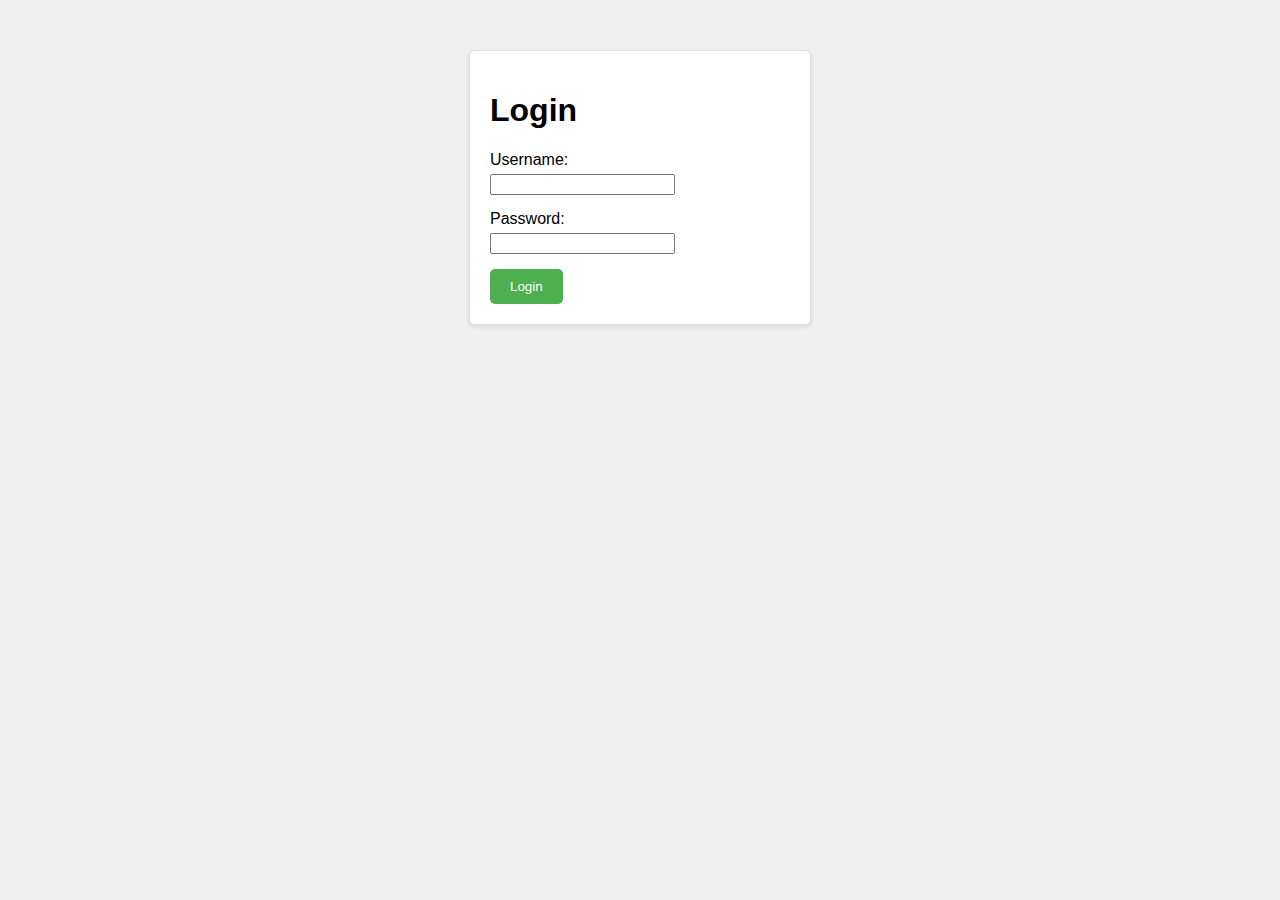
==== index.html @ 75e43b76 "index.html" ====
<!DOCTYPE html>
<html lang="en">
<head>
    <meta charset="UTF-8">
    <meta name="viewport" content="width=device-width, initial-scale=1.0">
    <title>Login Page</title>
    <link rel="stylesheet" href="first.css">
</head>
<body>
    <div class="container">
        <h1>Login</h1>
        <form id="login-form">
            <div class="form-group">
                <label for="username">Username:</label>
                <input type="text" id="username" name="username" required>
                <span id="username-error"></span>
            </div>
            <div class="form-group">
                <label for="password">Password:</label>
                <input type="password" id="password" name="password" required>
                <span id="password-error"></span>
            </div>
            <button type="submit">Login</button>
        </form>
    </div>
    <script src="script.js"></script>
</body>
</html>
---- first.css ----
body {
  font-family: sans-serif;
  background-color: #f0f0f0; /* Light gray background */
}

.container {
  width: 300px;
  margin: 50px auto;
  border: 1px solid #ddd;
  padding: 20px;
  background-color: #fff; /* White background for the container */
  border-radius: 5px; /* Rounded corners for a softer look */
  box-shadow: 0 2px 5px rgba(0, 0, 0, 0.1); /* Subtle shadow for depth */
}

.form-group {
  margin-bottom: 15px;
}

label {
  display: block;
  margin-bottom: 5px;
}

span.error {
  color: red;
  font-size: smaller;
}

/* Login form animation */
.container.shake {
  animation: shake 0.5s ease-in-out;
}

@keyframes shake {
  0%, 100% { transform: translateX(0); }
  20%, 60% { transform: translateX(-5px); }
  40%, 80% { transform: translateX(10px); }
}

/* Button styling */
button {
  background-color: #4CAF50; /* Green */
  color: white;
  padding: 10px 20px;
  border: none;
  border-radius: 5px;
  cursor: pointer;
  transition: background-color 0.2s ease-in-out;
}

button:hover {
  background-color: #3e8e41; /* Darker green on hover */
}
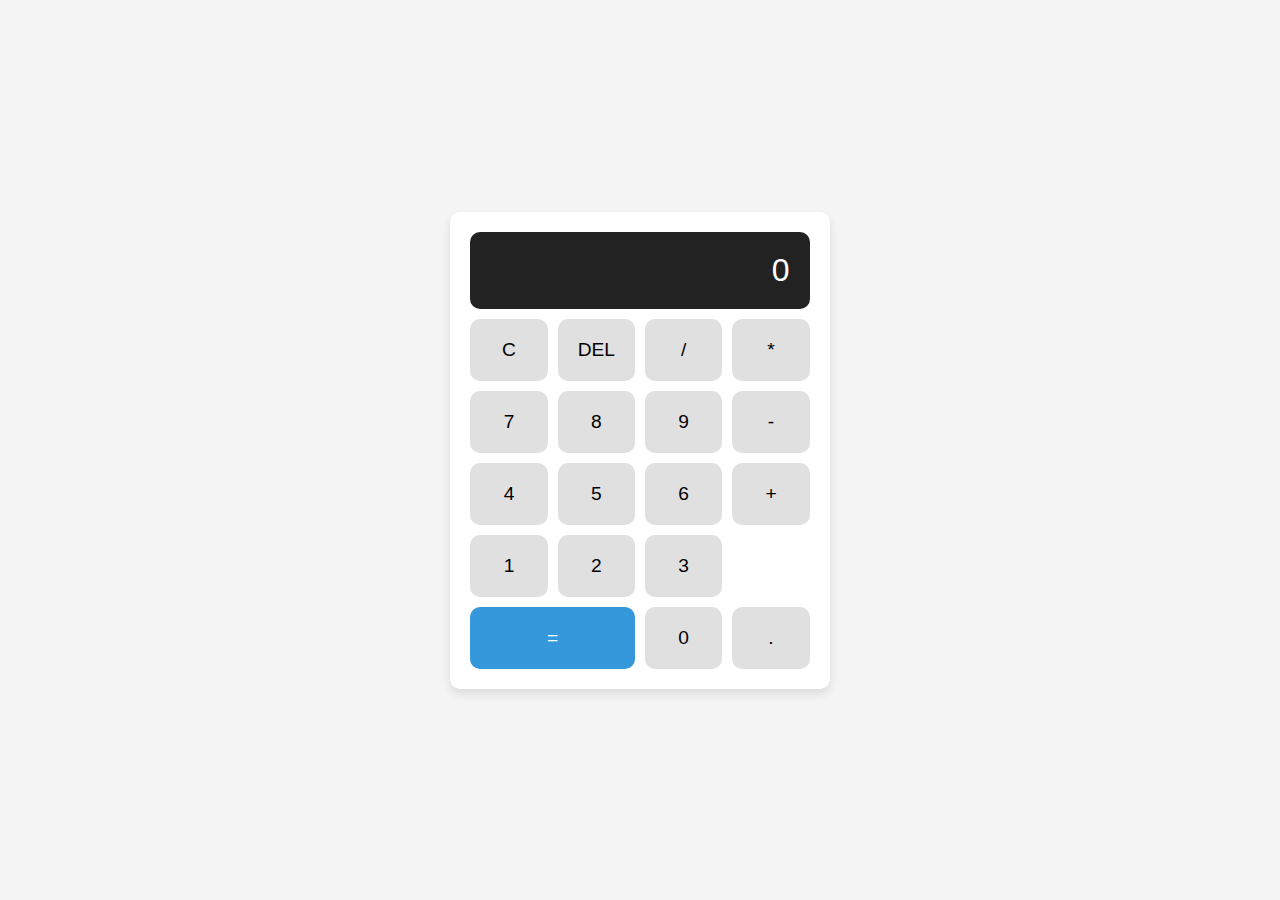
==== commit 400702fb: "This is a basic calculator" ====
--- a/index.html
+++ b/index.html
@@ -3,25 +3,32 @@
 <head>
     <meta charset="UTF-8">
     <meta name="viewport" content="width=device-width, initial-scale=1.0">
-    <title>Login Page</title>
-    <link rel="stylesheet" href="first.css">
+    <title>Calculator</title>
+    <link rel="stylesheet" href="style.css">
 </head>
 <body>
-    <div class="container">
-        <h1>Login</h1>
-        <form id="login-form">
-            <div class="form-group">
-                <label for="username">Username:</label>
-                <input type="text" id="username" name="username" required>
-                <span id="username-error"></span>
-            </div>
-            <div class="form-group">
-                <label for="password">Password:</label>
-                <input type="password" id="password" name="password" required>
-                <span id="password-error"></span>
-            </div>
-            <button type="submit">Login</button>
-        </form>
+    <div class="calculator">
+        <div class="display" id="display">0</div>
+        <div class="buttons">
+            <button class="btn" onclick="clearDisplay()">C</button>
+            <button class="btn" onclick="deleteLast()">DEL</button>
+            <button class="btn" onclick="appendOperator('/')">/</button>
+            <button class="btn" onclick="appendOperator('*')">*</button>
+            <button class="btn" onclick="appendNumber(7)">7</button>
+            <button class="btn" onclick="appendNumber(8)">8</button>
+            <button class="btn" onclick="appendNumber(9)">9</button>
+            <button class="btn" onclick="appendOperator('-')">-</button>
+            <button class="btn" onclick="appendNumber(4)">4</button>
+            <button class="btn" onclick="appendNumber(5)">5</button>
+            <button class="btn" onclick="appendNumber(6)">6</button>
+            <button class="btn" onclick="appendOperator('+')">+</button>
+            <button class="btn" onclick="appendNumber(1)">1</button>
+            <button class="btn" onclick="appendNumber(2)">2</button>
+            <button class="btn" onclick="appendNumber(3)">3</button>
+            <button class="btn equal" onclick="calculate()">=</button>
+            <button class="btn zero" onclick="appendNumber(0)">0</button>
+            <button class="btn" onclick="appendDot()">.</button>
+        </div>
     </div>
     <script src="script.js"></script>
 </body>
--- a/style.css
+++ b/style.css
@@ -0,0 +1,66 @@
+body {
+  display: flex;
+  justify-content: center;
+  align-items: center;
+  height: 100vh;
+  margin: 0;
+  font-family: 'Arial', sans-serif;
+  background-color: #f4f4f4;
+}
+
+.calculator {
+  background-color: #ffffff;
+  border-radius: 10px;
+  box-shadow: 0 5px 10px rgba(0, 0, 0, 0.1);
+  padding: 20px;
+}
+
+.display {
+  background-color: #222222;
+  color: #ffffff;
+  font-size: 2em;
+  text-align: right;
+  padding: 20px;
+  border-radius: 10px;
+  margin-bottom: 10px;
+  min-width: 240px;
+  box-sizing: border-box;
+}
+
+.buttons {
+  display: grid;
+  grid-template-columns: repeat(4, 1fr);
+  grid-gap: 10px;
+}
+
+.btn {
+  background-color: #e0e0e0;
+  border: none;
+  border-radius: 10px;
+  padding: 20px;
+  font-size: 1.2em;
+  cursor: pointer;
+  transition: background-color 0.3s;
+}
+
+.btn:hover {
+  background-color: #d4d4d4;
+}
+
+.operator {
+  background-color: #f0ad4e;  
+  color: #ffffff;
+}
+
+.operator:hover {
+  background-color: #e09c41;
+}
+
+.equal {
+  grid-column: span 2;
+  background-color: #3498db; 
+  color: #ffffff;
+}
+
+.equal:hover {
+  background-color: #2980b9;
